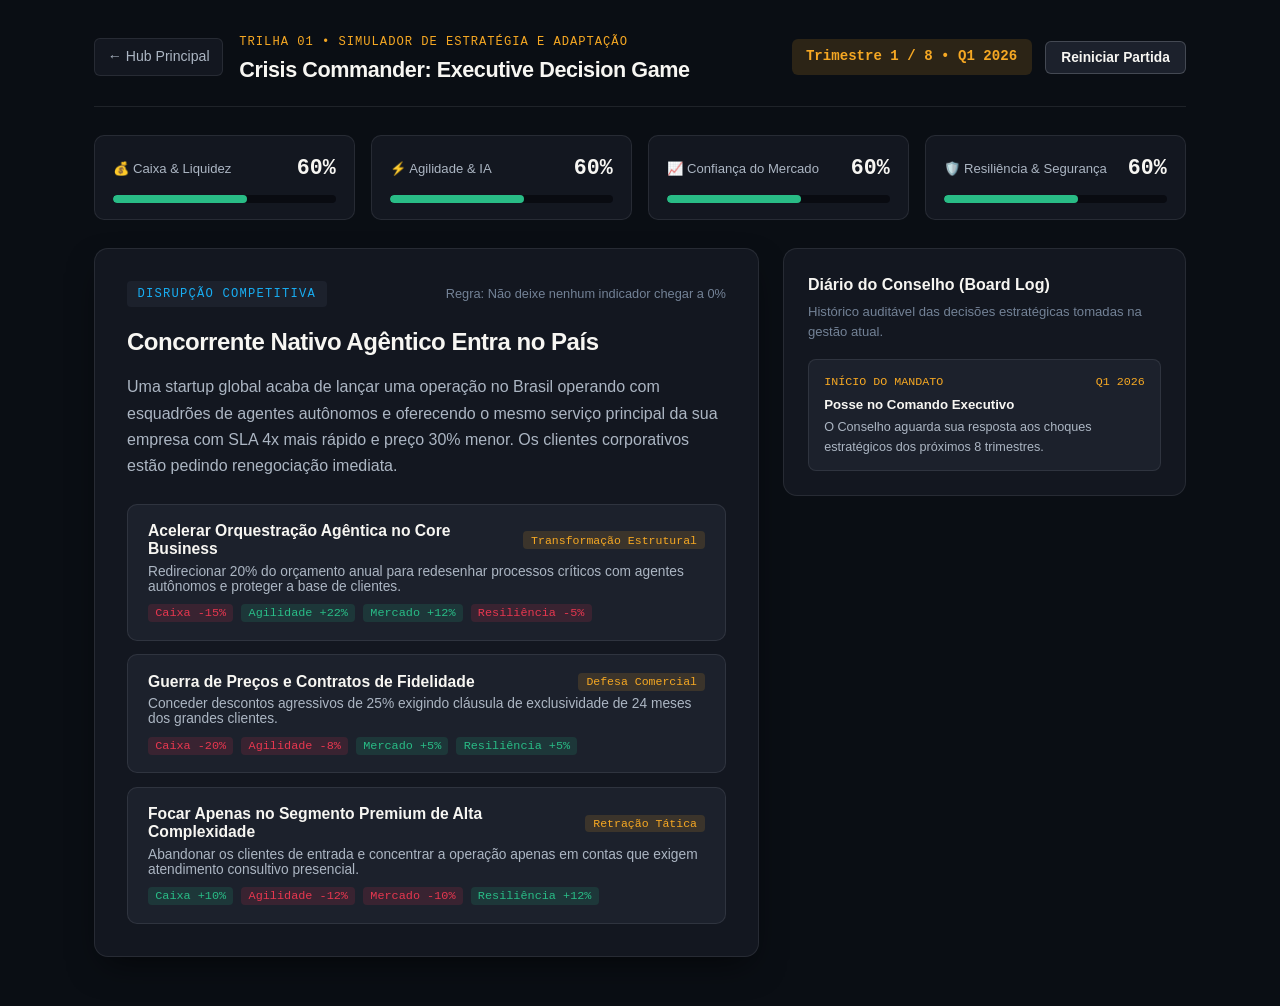
==== tracks/01-crisis-commander/index.html @ 4040db4e "feat: starter kit completo com 3 trilhas e roteiro self-paced para o AI Bootcamp 2026" ====
<!DOCTYPE html>
<html lang="pt-BR">
<head>
  <meta charset="UTF-8" />
  <meta name="viewport" content="width=device-width, initial-scale=1.0" />
  <meta name="description" content="Trilha 1: Crisis Commander — Simulador Executivo de Tomada de Decisão sob Incerteza." />
  <title>Trilha 01: Crisis Commander | AI Bootcamp 2026</title>
  <link rel="stylesheet" href="style.css" />
</head>
<body>
  <div class="app-shell">
    <header class="topbar">
      <div class="brand-group">
        <a id="btn-back-hub" href="../../index.html" class="back-link">← Hub Principal</a>
        <div class="title-block">
          <span>TRILHA 01 • SIMULADOR DE ESTRATÉGIA E ADAPTAÇÃO</span>
          <h1>Crisis Commander: Executive Decision Game</h1>
        </div>
      </div>
      <div class="status-bar">
        <span id="quarter-badge" class="badge-quarter">Trimestre 1 / 8 • Q1 2026</span>
        <button id="btn-restart-game" class="btn" onclick="restartGame()">Reiniciar Partida</button>
      </div>
    </header>

    <!-- 4 Vital Executive Metrics -->
    <section class="metrics-grid" aria-label="Indicadores Vitais da Organização">
      <div id="card-metric-cash" class="metric-card">
        <div class="metric-header">
          <span>💰 Caixa & Liquidez</span>
          <span id="val-cash" class="metric-value">60%</span>
        </div>
        <div class="progress-track">
          <div id="bar-cash" class="progress-fill" style="width: 60%; background: var(--emerald);"></div>
        </div>
      </div>

      <div id="card-metric-agility" class="metric-card">
        <div class="metric-header">
          <span>⚡ Agilidade & IA</span>
          <span id="val-agility" class="metric-value">60%</span>
        </div>
        <div class="progress-track">
          <div id="bar-agility" class="progress-fill" style="width: 60%; background: var(--cyan);"></div>
        </div>
      </div>

      <div id="card-metric-trust" class="metric-card">
        <div class="metric-header">
          <span>📈 Confiança do Mercado</span>
          <span id="val-trust" class="metric-value">60%</span>
        </div>
        <div class="progress-track">
          <div id="bar-trust" class="progress-fill" style="width: 60%; background: var(--amber);"></div>
        </div>
      </div>

      <div id="card-metric-resilience" class="metric-card">
        <div class="metric-header">
          <span>🛡️ Resiliência & Segurança</span>
          <span id="val-resilience" class="metric-value">60%</span>
        </div>
        <div class="progress-track">
          <div id="bar-resilience" class="progress-fill" style="width: 60%; background: var(--emerald);"></div>
        </div>
      </div>
    </section>

    <!-- Main Game Area -->
    <main class="game-layout">
      <section class="scenario-panel" aria-live="polite">
        <div class="scenario-meta">
          <span id="scenario-category" class="scenario-category">RUPTURA DE MERCADO</span>
          <span id="scenario-urgency" class="scenario-urgency">Regra: Não deixe nenhum indicador chegar a 0%</span>
        </div>

        <h2 id="scenario-title" class="scenario-title">Carregando cenário...</h2>
        <p id="scenario-description" class="scenario-description"></p>

        <div id="feedback-banner" class="feedback-banner"></div>

        <div id="choices-container" class="choices-list"></div>
      </section>

      <aside class="side-panel">
        <h2>Diário do Conselho (Board Log)</h2>
        <p class="helper">Histórico auditável das decisões estratégicas tomadas na gestão atual.</p>
        <div id="decision-log" class="log-list">
          <div class="log-item">
            <div class="log-item-header"><span>INÍCIO DO MANDATO</span><span>Q1 2026</span></div>
            <div class="log-item-title">Posse no Comando Executivo</div>
            <div class="log-item-outcome">O Conselho aguarda sua resposta aos choques estratégicos dos próximos 8 trimestres.</div>
          </div>
        </div>
      </aside>
    </main>
  </div>

  <script src="game.js"></script>
</body>
</html>
---- tracks/01-crisis-commander/style.css ----
:root {
  --bg-base: hsl(220, 32%, 6%);
  --bg-surface: hsl(220, 26%, 10%);
  --bg-elevated: hsl(220, 22%, 14%);
  --bg-hover: hsl(220, 20%, 18%);
  --border-subtle: hsla(215, 20%, 85%, 0.1);
  --border-strong: hsla(215, 20%, 85%, 0.22);
  --text-primary: hsl(40, 25%, 96%);
  --text-secondary: hsl(215, 16%, 72%);
  --text-muted: hsl(215, 14%, 52%);
  --amber: hsl(38, 92%, 55%);
  --amber-soft: hsla(38, 92%, 55%, 0.14);
  --emerald: hsl(158, 64%, 45%);
  --emerald-soft: hsla(158, 64%, 45%, 0.14);
  --crimson: hsl(352, 78%, 56%);
  --crimson-soft: hsla(352, 78%, 56%, 0.14);
  --cyan: hsl(199, 89%, 52%);
  --font-sans: 'Inter', -apple-system, BlinkMacSystemFont, 'Segoe UI', Roboto, sans-serif;
  --font-mono: 'JetBrains Mono', Consolas, monospace;
}

* {
  box-sizing: border-box;
  margin: 0;
  padding: 0;
}

body {
  background-color: var(--bg-base);
  color: var(--text-primary);
  font-family: var(--font-sans);
  line-height: 1.55;
  min-height: 100vh;
}

.app-shell {
  max-width: 1140px;
  margin: 0 auto;
  padding: 1.75rem 1.5rem 3rem;
}

.topbar {
  display: flex;
  justify-content: space-between;
  align-items: center;
  flex-wrap: wrap;
  gap: 1rem;
  padding-bottom: 1.25rem;
  border-bottom: 1px solid var(--border-subtle);
  margin-bottom: 1.75rem;
}

.brand-group {
  display: flex;
  align-items: center;
  gap: 1rem;
}

.back-link {
  color: var(--text-secondary);
  text-decoration: none;
  font-size: 0.88rem;
  padding: 0.45rem 0.8rem;
  border-radius: 6px;
  background: var(--bg-surface);
  border: 1px solid var(--border-subtle);
}

.back-link:hover {
  color: var(--text-primary);
  border-color: var(--border-strong);
}

.title-block h1 {
  font-size: 1.35rem;
  font-weight: 700;
  letter-spacing: -0.02em;
}

.title-block span {
  font-family: var(--font-mono);
  font-size: 0.76rem;
  color: var(--amber);
  text-transform: uppercase;
  letter-spacing: 0.08em;
}

.status-bar {
  display: flex;
  align-items: center;
  gap: 0.85rem;
}

.badge-quarter {
  font-family: var(--font-mono);
  font-size: 0.88rem;
  font-weight: 700;
  padding: 0.45rem 0.9rem;
  border-radius: 6px;
  background: var(--amber-soft);
  color: var(--amber);
}

.btn {
  padding: 0.5rem 0.95rem;
  border-radius: 6px;
  border: 1px solid var(--border-strong);
  background: var(--bg-elevated);
  color: var(--text-primary);
  font-weight: 600;
  font-size: 0.86rem;
  cursor: pointer;
  transition: background-color 0.15s ease, transform 0.1s ease;
}

.btn:hover {
  background: var(--bg-hover);
  transform: translateY(-1px);
}

.btn-primary {
  background: var(--amber);
  color: hsl(220, 35%, 8%);
  border-color: transparent;
}

/* Metrics Dashboard */
.metrics-grid {
  display: grid;
  grid-template-columns: repeat(4, 1fr);
  gap: 1rem;
  margin-bottom: 1.75rem;
}

.metric-card {
  background: var(--bg-surface);
  border: 1px solid var(--border-subtle);
  border-radius: 10px;
  padding: 1rem 1.15rem;
  transition: border-color 0.2s ease, transform 0.2s ease;
}

.metric-card.pulse-up {
  border-color: var(--emerald);
}

.metric-card.pulse-down {
  border-color: var(--crimson);
}

.metric-header {
  display: flex;
  justify-content: space-between;
  align-items: center;
  font-size: 0.82rem;
  color: var(--text-secondary);
  margin-bottom: 0.55rem;
}

.metric-value {
  font-family: var(--font-mono);
  font-size: 1.35rem;
  font-weight: 700;
  color: var(--text-primary);
}

.progress-track {
  width: 100%;
  height: 8px;
  background: hsl(220, 30%, 5%);
  border-radius: 99px;
  overflow: hidden;
  margin-top: 0.5rem;
}

.progress-fill {
  height: 100%;
  border-radius: 99px;
  transition: width 0.35s cubic-bezier(0.22, 1, 0.36, 1), background-color 0.3s ease;
}

/* Main Workspace Layout */
.game-layout {
  display: grid;
  grid-template-columns: 1.65fr 1fr;
  gap: 1.5rem;
  align-items: start;
}

/* Dilemma Card */
.scenario-panel {
  background: var(--bg-surface);
  border: 1px solid var(--border-subtle);
  border-radius: 14px;
  padding: 2rem;
  box-shadow: 0 14px 34px -10px rgba(0, 0, 0, 0.6);
}

.scenario-meta {
  display: flex;
  justify-content: space-between;
  align-items: center;
  margin-bottom: 1rem;
}

.scenario-category {
  font-family: var(--font-mono);
  font-size: 0.76rem;
  text-transform: uppercase;
  letter-spacing: 0.1em;
  padding: 0.25rem 0.65rem;
  border-radius: 4px;
  background: var(--bg-elevated);
  color: var(--cyan);
}

.scenario-urgency {
  font-size: 0.8rem;
  color: var(--text-muted);
}

.scenario-title {
  font-size: 1.5rem;
  font-weight: 700;
  letter-spacing: -0.02em;
  margin-bottom: 0.85rem;
}

.scenario-description {
  color: var(--text-secondary);
  font-size: 1rem;
  margin-bottom: 1.5rem;
  line-height: 1.65;
}

.feedback-banner {
  display: none;
  padding: 0.9rem 1.1rem;
  border-radius: 8px;
  margin-bottom: 1.25rem;
  font-size: 0.9rem;
  background: var(--bg-elevated);
  border-left: 3px solid var(--amber);
  color: var(--text-primary);
}

.choices-list {
  display: flex;
  flex-direction: column;
  gap: 0.85rem;
}

.choice-btn {
  width: 100%;
  text-align: left;
  background: var(--bg-elevated);
  border: 1px solid var(--border-subtle);
  border-radius: 10px;
  padding: 1.1rem 1.25rem;
  color: var(--text-primary);
  cursor: pointer;
  transition: background-color 0.15s ease, border-color 0.15s ease, transform 0.12s ease;
}

.choice-btn:hover {
  background: var(--bg-hover);
  border-color: var(--amber);
  transform: translateX(3px);
}

.choice-header {
  display: flex;
  justify-content: space-between;
  align-items: center;
  gap: 0.75rem;
  margin-bottom: 0.35rem;
}

.choice-title {
  font-weight: 700;
  font-size: 0.98rem;
}

.choice-tag {
  font-family: var(--font-mono);
  font-size: 0.72rem;
  color: var(--amber);
  background: var(--amber-soft);
  padding: 0.15rem 0.5rem;
  border-radius: 4px;
  white-space: nowrap;
}

.choice-desc {
  font-size: 0.86rem;
  color: var(--text-secondary);
}

.choice-impacts-preview {
  display: flex;
  flex-wrap: wrap;
  gap: 0.5rem;
  margin-top: 0.65rem;
  font-family: var(--font-mono);
  font-size: 0.74rem;
}

.impact-pill {
  padding: 0.12rem 0.45rem;
  border-radius: 4px;
}

.impact-pos {
  background: var(--emerald-soft);
  color: var(--emerald);
}

.impact-neg {
  background: var(--crimson-soft);
  color: var(--crimson);
}

/* Side Panel: Board Log */
.side-panel {
  background: var(--bg-surface);
  border: 1px solid var(--border-subtle);
  border-radius: 14px;
  padding: 1.5rem;
}

.side-panel h2 {
  font-size: 1rem;
  font-weight: 700;
  margin-bottom: 0.3rem;
}

.side-panel p.helper {
  font-size: 0.82rem;
  color: var(--text-muted);
  margin-bottom: 1rem;
}

.log-list {
  display: flex;
  flex-direction: column;
  gap: 0.75rem;
  max-height: 430px;
  overflow-y: auto;
}

.log-item {
  background: var(--bg-elevated);
  border: 1px solid var(--border-subtle);
  border-radius: 8px;
  padding: 0.8rem 0.95rem;
  font-size: 0.83rem;
}

.log-item-header {
  display: flex;
  justify-content: space-between;
  font-family: var(--font-mono);
  font-size: 0.73rem;
  color: var(--amber);
  margin-bottom: 0.25rem;
}

.log-item-title {
  font-weight: 600;
  color: var(--text-primary);
  margin-bottom: 0.2rem;
}

.log-item-outcome {
  color: var(--text-secondary);
  font-size: 0.79rem;
}

@media (max-width: 900px) {
  .metrics-grid {
    grid-template-columns: repeat(2, 1fr);
  }
  .game-layout {
    grid-template-columns: 1fr;
  }
}
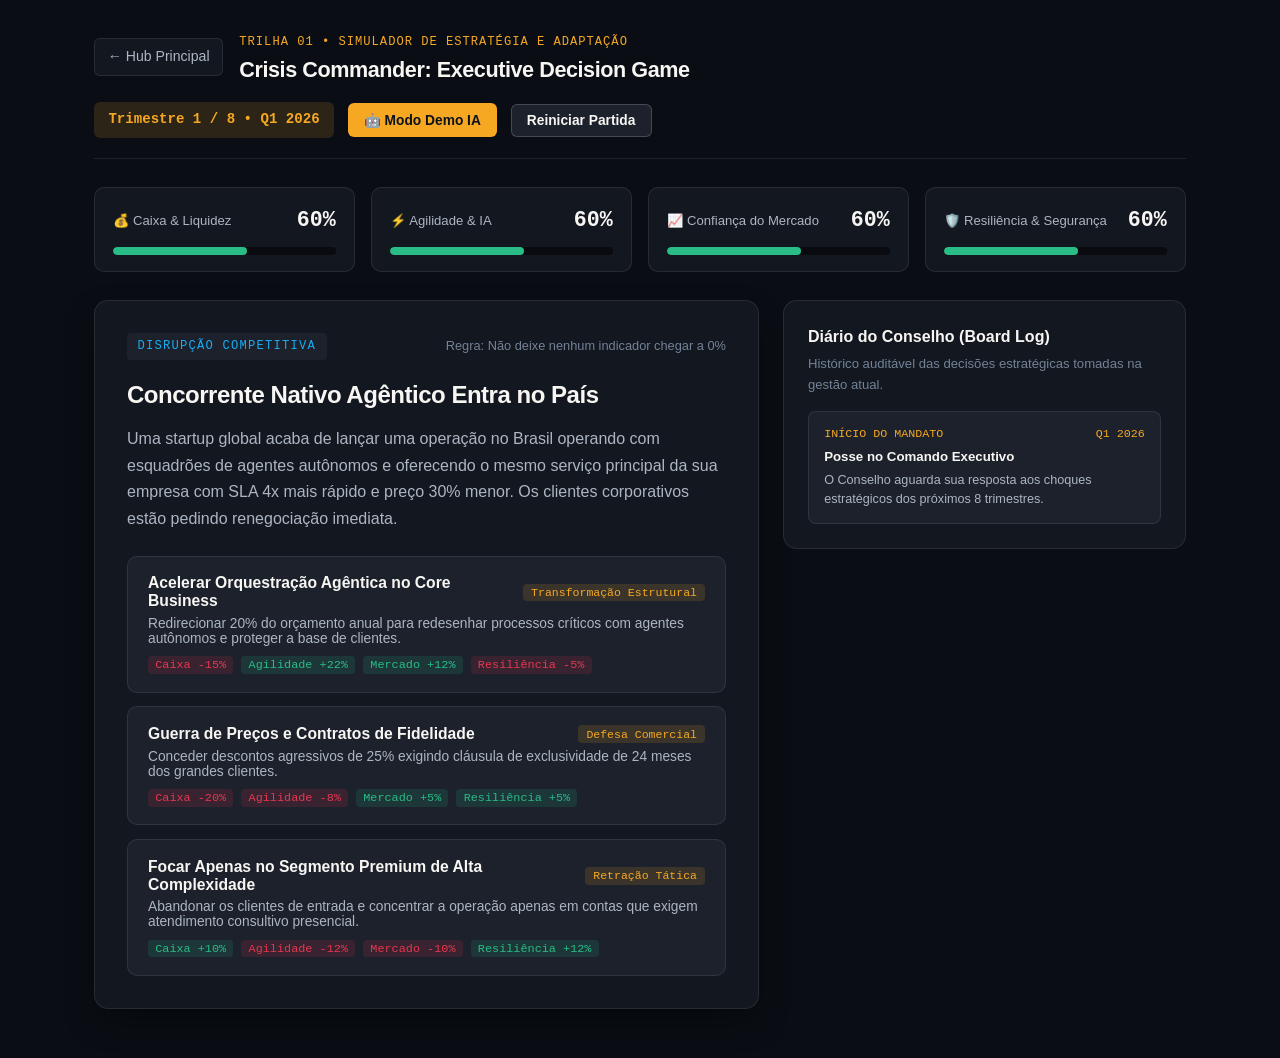
==== commit 97769c8c: "feat(workshop): implement 5-persona CSAT improvements, anti-404 blueprints, MCP resiliency & AI butt" ====
--- a/tracks/01-crisis-commander/index.html
+++ b/tracks/01-crisis-commander/index.html
@@ -19,6 +19,7 @@
       </div>
       <div class="status-bar">
         <span id="quarter-badge" class="badge-quarter">Trimestre 1 / 8 • Q1 2026</span>
+        <button id="btn-ai-demo" class="btn btn-primary" onclick="toggleAiDemo()">🤖 Modo Demo IA</button>
         <button id="btn-restart-game" class="btn" onclick="restartGame()">Reiniciar Partida</button>
       </div>
     </header>
